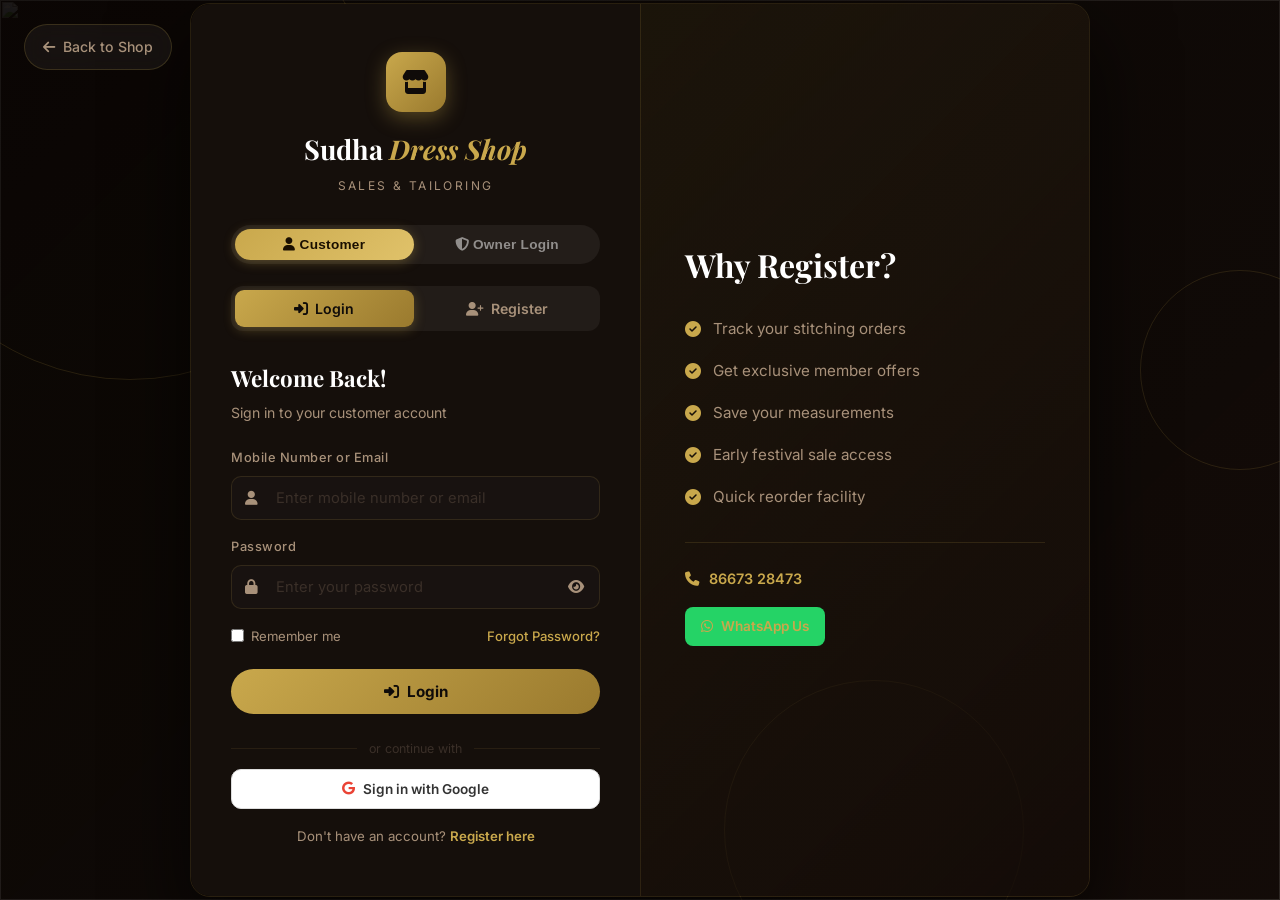
==== login.html @ 92f23620 "Add files via upload" ====
<!DOCTYPE html>
<html lang="en">

<head>
  <meta charset="UTF-8" />
  <meta name="viewport" content="width=device-width, initial-scale=1.0" />
  <title>Login – Sudha Dress Shop</title>
  <meta name="description" content="Login or Register to your Sudha Dress Shop account." />
  <link rel="preconnect" href="https://fonts.googleapis.com" />
  <link rel="preconnect" href="https://fonts.gstatic.com" crossorigin />
  <link
    href="https://fonts.googleapis.com/css2?family=Playfair+Display:ital,wght@0,400;0,600;0,700;1,400&family=Inter:wght@300;400;500;600;700&display=swap"
    rel="stylesheet" />
  <link rel="stylesheet" href="https://cdnjs.cloudflare.com/ajax/libs/font-awesome/6.5.0/css/all.min.css" />
  <link rel="stylesheet" href="style.css" />
  <link rel="stylesheet" href="login.css" />
  <style>
    /* ── Forgot Password Modal ── */
    .forgot-modal-overlay {
      display: none;
      position: fixed;
      inset: 0;
      background: rgba(0, 0, 0, 0.7);
      z-index: 999;
      align-items: center;
      justify-content: center;
      backdrop-filter: blur(4px);
    }

    .forgot-modal-overlay.active {
      display: flex;
    }

    .forgot-modal {
      background: var(--card-bg, #1a1209);
      border: 1px solid rgba(201, 168, 76, 0.3);
      border-radius: 18px;
      padding: 2.5rem 2rem;
      width: 90%;
      max-width: 420px;
      animation: fadeInUp 0.3s ease;
    }

    .forgot-modal h3 {
      font-family: 'Playfair Display', serif;
      color: var(--gold, #c9a84c);
      margin-bottom: 0.4rem;
      font-size: 1.4rem;
    }

    .forgot-modal p {
      color: rgba(255, 255, 255, 0.6);
      font-size: 0.9rem;
      margin-bottom: 1.4rem;
    }

    .forgot-modal .input-wrap {
      position: relative;
    }

    .forgot-modal input {
      width: 100%;
      padding: 0.85rem 1rem 0.85rem 2.8rem;
      border-radius: 10px;
      border: 1px solid rgba(201, 168, 76, 0.25);
      background: rgba(255, 255, 255, 0.05);
      color: #fff;
      font-size: 0.95rem;
      outline: none;
      box-sizing: border-box;
    }

    .forgot-modal input:focus {
      border-color: var(--gold, #c9a84c);
    }

    .forgot-modal .input-icon {
      position: absolute;
      left: 0.9rem;
      top: 50%;
      transform: translateY(-50%);
      color: var(--gold, #c9a84c);
      font-size: 0.9rem;
    }

    .forgot-modal-btns {
      display: flex;
      gap: 0.8rem;
      margin-top: 1.2rem;
    }

    .forgot-modal-btns button {
      flex: 1;
      padding: 0.8rem;
      border-radius: 10px;
      font-size: 0.9rem;
      font-weight: 600;
      cursor: pointer;
      transition: all 0.2s;
    }

    .btn-send-reset {
      background: linear-gradient(135deg, #c9a84c, #e0c26a);
      color: #1a0f00;
      border: none;
    }

    .btn-send-reset:hover {
      transform: translateY(-2px);
      box-shadow: 0 4px 16px rgba(201, 168, 76, 0.4);
    }

    .btn-cancel-modal {
      background: transparent;
      border: 1px solid rgba(255, 255, 255, 0.2);
      color: rgba(255, 255, 255, 0.7);
    }

    .btn-cancel-modal:hover {
      border-color: rgba(255, 255, 255, 0.5);
    }

    /* ── Role toggle pill ── */
    .role-pill {
      display: flex;
      background: rgba(255, 255, 255, 0.06);
      border-radius: 50px;
      padding: 4px;
      margin-bottom: 1.4rem;
      gap: 4px;
    }

    .role-btn {
      flex: 1;
      padding: 0.5rem 1rem;
      border: none;
      border-radius: 50px;
      font-size: 0.85rem;
      font-weight: 600;
      cursor: pointer;
      transition: all 0.25s;
      background: transparent;
      color: rgba(255, 255, 255, 0.5);
      letter-spacing: 0.02em;
    }

    .role-btn.active {
      background: linear-gradient(135deg, #c9a84c, #e0c26a);
      color: #1a0f00;
      box-shadow: 0 2px 12px rgba(201, 168, 76, 0.35);
    }

    /* ── Admin badge ── */
    .admin-badge {
      display: inline-flex;
      align-items: center;
      gap: 0.4rem;
      background: rgba(201, 168, 76, 0.12);
      border: 1px solid rgba(201, 168, 76, 0.3);
      border-radius: 50px;
      padding: 0.3rem 0.8rem;
      font-size: 0.75rem;
      font-weight: 600;
      color: var(--gold, #c9a84c);
      letter-spacing: 0.05em;
      text-transform: uppercase;
      margin-bottom: 1rem;
    }

    /* ── WhatsApp fix ── */
    .wa-contact-link {
      display: inline-flex;
      align-items: center;
      gap: 0.5rem;
      background: #25D366;
      color: #fff;
      padding: 0.5rem 1rem;
      border-radius: 8px;
      font-size: 0.85rem;
      font-weight: 600;
      text-decoration: none;
      margin-top: 0.5rem;
      transition: background 0.2s;
    }

    .wa-contact-link:hover {
      background: #128c50;
    }

    /* Google btn style update */
    .btn-social.google {
      background: #fff;
      color: #333;
      border: 1px solid #ddd;
      font-weight: 600;
    }

    .btn-social.google:hover {
      background: #f0f0f0;
      transform: translateY(-2px);
    }

    .btn-social.google i {
      color: #EA4335;
    }

    /* Admin info box */
    .admin-info-box {
      background: rgba(201, 168, 76, 0.08);
      border: 1px solid rgba(201, 168, 76, 0.2);
      border-radius: 10px;
      padding: 0.9rem 1rem;
      margin-bottom: 1rem;
      font-size: 0.82rem;
      color: rgba(255, 255, 255, 0.65);
      line-height: 1.6;
    }

    .admin-info-box i {
      color: var(--gold, #c9a84c);
      margin-right: 0.4rem;
    }

    /* Reset msg */
    .reset-msg {
      font-size: 0.82rem;
      margin-top: 0.6rem;
      padding: 0.6rem 0.8rem;
      border-radius: 8px;
      display: none;
    }

    .reset-msg.ok {
      background: rgba(34, 197, 94, 0.1);
      color: #4ade80;
      border: 1px solid rgba(34, 197, 94, 0.2);
      display: block;
    }

    .reset-msg.err {
      background: rgba(239, 68, 68, 0.1);
      color: #f87171;
      border: 1px solid rgba(239, 68, 68, 0.2);
      display: block;
    }
  </style>
</head>

<body class="login-body">

  <!-- ── Forgot Password Modal ── -->
  <div class="forgot-modal-overlay" id="forgot-modal-overlay">
    <div class="forgot-modal">
      <!-- Step 1: Mobile -->
      <div id="forgot-step-1">
        <h3><i class="fas fa-mobile-alt"></i> Reset Password</h3>
        <p>Enter your registered mobile number to receive an OTP.</p>
        <div class="input-wrap">
          <i class="fas fa-phone input-icon"></i>
          <input type="tel" id="forgot-mobile" placeholder="Enter mobile number" required />
        </div>
        <div class="reset-msg" id="reset-msg-step1"></div>
        <div class="forgot-modal-btns">
          <button class="btn-cancel-modal" onclick="closeForgotModal()">Cancel</button>
          <button class="btn-send-reset" id="btn-send-otp" onclick="sendOTPRequest()">
            <i class="fas fa-paper-plane"></i> Send OTP
          </button>
        </div>
      </div>

      <!-- Step 2: OTP Entry -->
      <div id="forgot-step-2" style="display: none;">
        <h3><i class="fas fa-shield-alt"></i> Verify OTP</h3>
        <p>Enter the 6-digit OTP sent to your mobile.</p>
        <div class="input-wrap">
          <i class="fas fa-lock input-icon"></i>
          <input type="text" id="forgot-otp" placeholder="Enter 6-digit OTP" maxlength="6" />
        </div>
        <div class="reset-msg" id="reset-msg-step2"></div>
        <div class="forgot-modal-btns">
          <button class="btn-cancel-modal" onclick="switchForgotStep(1)">Back</button>
          <button class="btn-send-reset" id="btn-verify-otp" onclick="verifyOTPRequest()">
            <i class="fas fa-check-circle"></i> Verify OTP
          </button>
        </div>
      </div>

      <!-- Step 3: New Password -->
      <div id="forgot-step-3" style="display: none;">
        <h3><i class="fas fa-key"></i> New Password</h3>
        <p>Set a strong password for your account.</p>
        <div class="input-wrap" style="margin-bottom: 0.8rem;">
          <i class="fas fa-lock input-icon"></i>
          <input type="password" id="forgot-new-pass" placeholder="Enter new password" />
        </div>
        <div class="input-wrap">
          <i class="fas fa-lock input-icon"></i>
          <input type="password" id="forgot-confirm-pass" placeholder="Confirm new password" />
        </div>
        <div class="reset-msg" id="reset-msg-step3"></div>
        <div class="forgot-modal-btns">
          <button class="btn-send-reset" id="btn-reset-final" onclick="resetPasswordFinal()">
            <i class="fas fa-save"></i> Change Password
          </button>
        </div>
      </div>
    </div>
  </div>


  <!-- ── Google Profile Competition Modal ── -->
  <div class="forgot-modal-overlay" id="google-profile-modal">
    <div class="forgot-modal">
      <h3><i class="fab fa-whatsapp"></i> Complete Your Profile</h3>
      <p>Please provide your WhatsApp number so you can track your current and future orders.</p>
      <div class="input-wrap">
        <i class="fas fa-mobile-alt input-icon"></i>
        <input type="tel" id="google-phone" placeholder="e.g. 919876543210" required />
      </div>
      <div class="forgot-modal-btns">
        <button class="btn-send-reset" onclick="saveGooglePhoneNumber()">
          <i class="fas fa-check"></i> Continue to Shop
        </button>
      </div>
    </div>
  </div>

  <!-- ── Background ── -->
  <div class="login-bg">
    <img src="sudha_hero.png" alt="" class="login-bg-img" />
    <div class="login-bg-overlay"></div>
    <div class="deco-circle deco-1"></div>
    <div class="deco-circle deco-2"></div>
    <div class="deco-circle deco-3"></div>
  </div>

  <!-- ── Back to Home ── -->
  <a href="index.html" class="back-home" id="back-home-link">
    <i class="fas fa-arrow-left"></i> Back to Shop
  </a>

  <!-- ── Login Card ── -->
  <div class="login-wrapper">
    <div class="login-card" id="login-card">

      <!-- Header -->
      <div class="login-header">
        <div class="login-logo" id="login-logo-click" title="Click 5 times for Owner Login">
          <i class="fas fa-store"></i>
        </div>
        <h1 class="login-brand">Sudha <em>Dress Shop</em></h1>
        <p class="login-tagline">Sales &amp; Tailoring</p>
      </div>

      <!-- Role Selector (Customer / Owner) -->
      <div class="role-pill" id="role-pill">
        <button class="role-btn active" id="role-customer" onclick="switchRole('customer')">
          <i class="fas fa-user"></i> Customer
        </button>
        <button class="role-btn" id="role-admin" onclick="switchRole('admin')">
          <i class="fas fa-shield-alt"></i> Owner Login
        </button>
      </div>

      <!-- ══ CUSTOMER SECTION ══ -->
      <div id="customer-section">
        <!-- Tabs: Login / Register -->
        <div class="auth-tabs" id="auth-tabs">
          <button class="auth-tab active" id="tab-login" onclick="switchTab('login')">
            <i class="fas fa-sign-in-alt"></i> Login
          </button>
          <button class="auth-tab" id="tab-register" onclick="switchTab('register')">
            <i class="fas fa-user-plus"></i> Register
          </button>
        </div>

        <!-- Customer Login Form -->
        <form class="auth-form active" id="login-form" onsubmit="handleCustomerLogin(event)">
          <h2 class="form-title">Welcome Back!</h2>
          <p class="form-sub">Sign in to your customer account</p>

          <div class="input-group">
            <label for="login-phone">Mobile Number or Email</label>
            <div class="input-wrap">
              <i class="fas fa-user input-icon"></i>
              <input type="text" id="login-phone" placeholder="Enter mobile number or email" autocomplete="username"
                style="color:#fff;" required />
            </div>
          </div>

          <div class="input-group">
            <label for="login-password">Password</label>
            <div class="input-wrap">
              <i class="fas fa-lock input-icon"></i>
              <input type="password" id="login-password" placeholder="Enter your password"
                autocomplete="current-password" style="color:#fff;" required />
              <button type="button" class="toggle-pass" onclick="togglePassword('login-password', this)">
                <i class="fas fa-eye"></i>
              </button>
            </div>
          </div>

          <div class="form-options">
            <label class="remember-me">
              <input type="checkbox" id="remember-me" />
              <span>Remember me</span>
            </label>
            <a href="#" class="forgot-pass" id="forgot-pass-link" onclick="openForgotModal(event)">Forgot Password?</a>
          </div>

          <button type="submit" class="btn-auth" id="btn-login-submit">
            <i class="fas fa-sign-in-alt"></i> Login
          </button>

          <div class="auth-error" id="login-error"></div>
          <div class="auth-success" id="login-success"></div>

          <div class="auth-divider"><span>or continue with</span></div>
          <div class="social-auth">
            <button type="button" class="btn-social google" id="btn-google-login" onclick="handleGoogleLogin()">
              <i class="fab fa-google"></i> Sign in with Google
            </button>
          </div>

          <p class="switch-prompt">
            Don't have an account?
            <a href="#" onclick="switchTab('register')">Register here</a>
          </p>
        </form>

        <!-- Customer Register Form -->
        <form class="auth-form" id="register-form" onsubmit="handleCustomerRegister(event)">
          <h2 class="form-title">Create Account</h2>
          <p class="form-sub">Join Sudha Dress Shop today</p>

          <div class="input-group">
            <label for="reg-name">Full Name</label>
            <div class="input-wrap">
              <i class="fas fa-user input-icon"></i>
              <input type="text" id="reg-name" placeholder="Enter your full name" required />
            </div>
          </div>

          <div class="input-group">
            <label for="reg-phone">Mobile Number</label>
            <div class="input-wrap">
              <i class="fas fa-mobile-alt input-icon"></i>
              <input type="tel" id="reg-phone" placeholder="Enter your mobile number" required />
            </div>
          </div>

          <div class="input-group">
            <label for="reg-email">Email Address <span class="optional">(for password reset)</span></label>
            <div class="input-wrap">
              <i class="fas fa-envelope input-icon"></i>
              <input type="email" id="reg-email" placeholder="Enter your email" />
            </div>
          </div>

          <div class="input-group">
            <label for="reg-password">Create Password</label>
            <div class="input-wrap">
              <i class="fas fa-lock input-icon"></i>
              <input type="password" id="reg-password" placeholder="Min. 6 characters" required />
              <button type="button" class="toggle-pass" onclick="togglePassword('reg-password', this)">
                <i class="fas fa-eye"></i>
              </button>
            </div>
          </div>

          <div class="input-group">
            <label for="reg-confirm">Confirm Password</label>
            <div class="input-wrap">
              <i class="fas fa-lock input-icon"></i>
              <input type="password" id="reg-confirm" placeholder="Re-enter your password" required />
            </div>
          </div>

          <div class="terms-check">
            <label>
              <input type="checkbox" id="agree-terms" required />
              <span>I agree to the <a href="#">Terms &amp; Conditions</a></span>
            </label>
          </div>

          <button type="submit" class="btn-auth" id="btn-register-submit">
            <i class="fas fa-user-plus"></i> Create Account
          </button>

          <div class="auth-error" id="register-error"></div>
          <div class="auth-success" id="register-success"></div>

          <p class="switch-prompt">
            Already have an account?
            <a href="#" onclick="switchTab('login')">Login here</a>
          </p>
        </form>
      </div>

      <!-- ══ ADMIN / OWNER SECTION ══ -->
      <div id="admin-section" style="display:none;">
        <div class="admin-badge"><i class="fas fa-shield-alt"></i> Shop Owner Access</div>

        <div class="admin-info-box">
          <i class="fas fa-info-circle"></i>
          Only the shop owner can log in here. After login you can upload product images, change offers, prices, and
          website content — all updates sync to every device automatically.
        </div>

        <form id="admin-login-form" onsubmit="handleAdminLogin(event)">
          <h2 class="form-title">Owner Login</h2>
          <p class="form-sub">Enter your admin credentials</p>

          <div class="input-group">
            <label for="admin-email">Owner Email</label>
            <div class="input-wrap">
              <i class="fas fa-envelope input-icon"></i>
              <input type="email" id="admin-email" placeholder="admin@sudhashop.com" required />
            </div>
          </div>

          <div class="input-group">
            <label for="admin-password">Owner Password</label>
            <div class="input-wrap">
              <i class="fas fa-lock input-icon"></i>
              <input type="password" id="admin-password" placeholder="Enter admin password" required />
              <button type="button" class="toggle-pass" onclick="togglePassword('admin-password', this)">
                <i class="fas fa-eye"></i>
              </button>
            </div>
          </div>

          <div class="form-options">
            <span></span>
            <a href="#" class="forgot-pass" onclick="openForgotModal(event)">Forgot Password?</a>
          </div>

          <button type="submit" class="btn-auth" id="btn-admin-submit">
            <i class="fas fa-shield-alt"></i> Access Admin Panel
          </button>

          <div class="auth-divider"><span>or access via</span></div>
          <div class="social-auth">
            <button type="button" class="btn-social google" id="btn-google-admin" onclick="handleGoogleLogin('admin')">
              <i class="fab fa-google"></i> Owner Sign-in with Google
            </button>
          </div>

          <div class="auth-error" id="admin-error"></div>
          <div class="auth-success" id="admin-success"></div>
        </form>
      </div>

    </div><!-- /.login-card -->

    <!-- Side info panel -->
    <div class="login-side-info">
      <h2>Why Register?</h2>
      <ul class="login-benefits">
        <li><i class="fas fa-check-circle"></i> Track your stitching orders</li>
        <li><i class="fas fa-check-circle"></i> Get exclusive member offers</li>
        <li><i class="fas fa-check-circle"></i> Save your measurements</li>
        <li><i class="fas fa-check-circle"></i> Early festival sale access</li>
        <li><i class="fas fa-check-circle"></i> Quick reorder facility</li>
      </ul>
      <div class="login-contact-info">
        <p><i class="fas fa-phone"></i> <a href="tel:+918667328473">86673 28473</a></p>
        <!-- WhatsApp — opens directly on all devices -->
        <p>
          <a href="https://wa.me/919442261828?text=Hello%20Sudha%20Dress%20Shop!" class="wa-contact-link"
            target="_blank" rel="noopener noreferrer">
            <i class="fab fa-whatsapp"></i> WhatsApp Us
          </a>
        </p>
      </div>
    </div>

  </div><!-- /.login-wrapper -->

  <!-- Firebase SDK (compat) -->
  <script src="https://www.gstatic.com/firebasejs/10.8.0/firebase-app-compat.js"></script>
  <script src="https://www.gstatic.com/firebasejs/10.8.0/firebase-auth-compat.js"></script>
  <script src="https://www.gstatic.com/firebasejs/10.8.0/firebase-database-compat.js"></script>

  <!-- EmailJS SDK — for automatic password reset emails (free) -->
  <script src="https://cdn.jsdelivr.net/npm/@emailjs/browser@4/dist/email.min.js"></script>
  <script src="firebase-config.js"></script>
  <script src="login.js"></script>
</body>

</html>
---- style.css ----
/* ============================
   SUDHA DRESS SHOP — MAIN CSS
   ============================ */

:root {
  --gold: #c9a84c;
  --gold-light: #e8c97a;
  --gold-dark: #9a7a2e;
  --red: #c0392b;
  --red-light: #e74c3c;
  --dark: #0f0b09;
  --dark-2: #181210;
  --dark-3: #221c18;
  --dark-4: #2c2420;
  --charcoal: #3a2f28;
  --text: #f0e8de;
  --text-muted: #a8917a;

  --white: #ffffff;
  --font-heading: 'Playfair Display', serif;
  --font-body: 'Inter', sans-serif;
  --radius: 12px;
  --radius-lg: 20px;
  --shadow: 0 10px 40px rgba(0, 0, 0, 0.5);
  --glow-gold: 0 0 30px rgba(201, 168, 76, 0.2);
  --glow-red: 0 0 30px rgba(192, 57, 43, 0.2);
  --transition: 0.35s cubic-bezier(0.4, 0, 0.2, 1);
}

*,
*::before,
*::after {
  box-sizing: border-box;
  margin: 0;
  padding: 0;
}

html {
  scroll-behavior: smooth;
}

body {
  font-family: var(--font-body);
  background: var(--dark);
  color: var(--text);
  line-height: 1.7;
  overflow-x: hidden;
}

img {
  max-width: 100%;
  display: block;
}

a {
  text-decoration: none;
  color: inherit;
}

ul {
  list-style: none;
}

.container {
  max-width: 1200px;
  margin: 0 auto;
  padding: 0 24px;
}

.section {
  padding: 100px 0;
}

/* ── Reveal ── */
.reveal {
  opacity: 0;
  transform: translateY(40px);
  transition: opacity 0.7s ease, transform 0.7s ease;
}

.reveal.visible {
  opacity: 1;
  transform: translateY(0);
}

.delay-1 {
  transition-delay: 0.12s;
}

.delay-2 {
  transition-delay: 0.24s;
}

.delay-3 {
  transition-delay: 0.36s;
}

/* ── Typography ── */
.section-label {
  font-size: 0.78rem;
  font-weight: 600;
  letter-spacing: 0.28em;
  text-transform: uppercase;
  color: var(--gold);
  margin-bottom: 10px;
  display: block;
}

.section-title {
  font-family: var(--font-heading);
  font-size: clamp(2rem, 4vw, 3rem);
  font-weight: 700;
  color: var(--white);
  line-height: 1.2;
  margin-bottom: 14px;
}

.section-title em {
  color: var(--gold);
  font-style: italic;
}

.section-sub {
  color: var(--text-muted);
  font-size: 1rem;
  max-width: 560px;
}

.section-header {
  text-align: center;
  margin-bottom: 64px;
}

.section-header .section-sub {
  margin: 0 auto;
}

/* ── Buttons ── */
.btn-primary {
  display: inline-flex;
  align-items: center;
  gap: 8px;
  background: linear-gradient(135deg, var(--gold), var(--gold-dark));
  color: var(--dark);
  font-weight: 700;
  font-size: 0.95rem;
  padding: 14px 30px;
  border-radius: 50px;
  transition: var(--transition);
  box-shadow: 0 4px 20px rgba(201, 168, 76, 0.3);
}

.btn-primary:hover {
  transform: translateY(-2px);
  box-shadow: 0 8px 30px rgba(201, 168, 76, 0.5);
}

.btn-outline {
  display: inline-flex;
  align-items: center;
  gap: 8px;
  border: 2px solid var(--gold);
  color: var(--gold);
  font-weight: 600;
  font-size: 0.95rem;
  padding: 12px 28px;
  border-radius: 50px;
  transition: var(--transition);
}

.btn-outline:hover {
  background: rgba(201, 168, 76, 0.1);
  transform: translateY(-2px);
}

/* ── ANNOUNCEMENT BAR ── */
.announcement-bar {
  background: linear-gradient(90deg, var(--red), #8b1a12);
  color: white;
  text-align: center;
  padding: 10px 48px;
  font-size: 0.85rem;
  font-weight: 500;
  position: relative;
  z-index: 1001;
}

.announcement-bar button {
  position: absolute;
  right: 16px;
  top: 50%;
  transform: translateY(-50%);
  background: none;
  border: none;
  color: white;
  cursor: pointer;
  font-size: 1.1rem;
  opacity: 0.8;
}

/* ── NAVBAR ── */
.navbar {
  position: fixed;
  top: 0;
  left: 0;
  right: 0;
  z-index: 1000;
  padding: 16px 0;
  transition: var(--transition);
}

.navbar.scrolled {
  background: rgba(15, 11, 9, 0.96);
  backdrop-filter: blur(16px);
  border-bottom: 1px solid rgba(201, 168, 76, 0.15);
  padding: 10px 0;
  box-shadow: 0 4px 30px rgba(0, 0, 0, 0.5);
}

.nav-container {
  max-width: 1200px;
  margin: 0 auto;
  padding: 0 24px;
  display: flex;
  align-items: center;
  gap: 24px;
}

.nav-logo {
  display: flex;
  align-items: center;
  gap: 12px;
  flex-shrink: 0;
}

.logo-icon {
  width: 44px;
  height: 44px;
  border-radius: 10px;
  background: linear-gradient(135deg, var(--gold), var(--gold-dark));
  display: flex;
  align-items: center;
  justify-content: center;
  font-size: 1.1rem;
  color: var(--dark);
  flex-shrink: 0;
}

.logo-text {
  display: flex;
  flex-direction: column;
}

.logo-main {
  font-family: var(--font-heading);
  font-size: 1.2rem;
  font-weight: 700;
  color: var(--white);
  line-height: 1.2;
}

.logo-main em {
  color: var(--gold);
  font-style: italic;
}

.logo-tagline {
  font-size: 0.68rem;
  color: var(--text-muted);
  letter-spacing: 0.1em;
  text-transform: uppercase;
}

.nav-links {
  display: flex;
  gap: 4px;
  margin-left: auto;
}

.nav-links a {
  font-size: 0.85rem;
  font-weight: 500;
  color: var(--text-muted);
  padding: 8px 12px;
  border-radius: 8px;
  transition: var(--transition);
}

.nav-links a:hover {
  color: var(--gold);
  background: rgba(201, 168, 76, 0.08);
}

.nav-actions {
  display: flex;
  gap: 10px;
  flex-shrink: 0;
}

.btn-login {
  display: inline-flex;
  align-items: center;
  gap: 6px;
  border: 1.5px solid rgba(201, 168, 76, 0.4);
  color: var(--gold);
  font-size: 0.85rem;
  font-weight: 600;
  padding: 9px 18px;
  border-radius: 50px;
  transition: var(--transition);
}

.btn-login:hover {
  background: rgba(201, 168, 76, 0.1);
}

.btn-nav-call {
  display: inline-flex;
  align-items: center;
  gap: 6px;
  background: linear-gradient(135deg, var(--gold), var(--gold-dark));
  color: var(--dark);
  font-weight: 700;
  font-size: 0.85rem;
  padding: 9px 20px;
  border-radius: 50px;
  transition: var(--transition);
}

.btn-nav-call:hover {
  transform: scale(1.05);
  box-shadow: 0 4px 16px rgba(201, 168, 76, 0.4);
}

.hamburger {
  display: none;
  flex-direction: column;
  gap: 5px;
  background: none;
  border: none;
  cursor: pointer;
  padding: 4px;
  margin-left: auto;
}

.hamburger span {
  display: block;
  width: 26px;
  height: 2px;
  background: var(--gold);
  border-radius: 2px;
  transition: var(--transition);
}

/* ── HERO ── */
.hero {
  position: relative;
  min-height: 100vh;
  display: flex;
  align-items: center;
  justify-content: center;
  text-align: center;
  overflow: hidden;
}

.hero-bg {
  position: absolute;
  inset: 0;
  width: 100%;
  height: 100%;
  object-fit: cover;
  object-position: center;
}

.hero-overlay {
  position: absolute;
  inset: 0;
  background: linear-gradient(to bottom, rgba(15, 11, 9, 0.55) 0%, rgba(15, 11, 9, 0.80) 55%, rgba(15, 11, 9, 0.97) 100%);
}

.hero-content {
  position: relative;
  z-index: 2;
  max-width: 800px;
  padding: 0 24px;
}

.hero-brand-badge {
  font-size: 0.75rem;
  letter-spacing: 0.3em;
  text-transform: uppercase;
  color: var(--gold);
  margin-bottom: 20px;
  font-weight: 500;
}

.hero-shop-name {
  display: block;
  font-family: var(--font-heading);
  font-size: clamp(3rem, 7vw, 6rem);
  font-weight: 700;
  color: var(--white);
  line-height: 1;
}

.hero-shop-name em {
  color: var(--gold);
}

.hero-sub-title {
  display: block;
  font-family: var(--font-heading);
  font-style: italic;
  font-size: clamp(1.2rem, 2.5vw, 2rem);
  color: var(--text-muted);
  margin-top: 10px;
  margin-bottom: 20px;
}

.hero-desc {
  font-size: 1rem;
  color: var(--text-muted);
  margin-bottom: 38px;
  max-width: 560px;
  margin-left: auto;
  margin-right: auto;
}

.hero-btns {
  display: flex;
  gap: 14px;
  justify-content: center;
  flex-wrap: wrap;
  margin-bottom: 56px;
}

.hero-stats {
  display: flex;
  gap: 28px;
  justify-content: center;
  align-items: center;
  flex-wrap: wrap;
}

.stat {
  text-align: center;
}

.stat-num {
  display: block;
  font-family: var(--font-heading);
  font-size: 2rem;
  font-weight: 700;
  color: var(--gold);
}

.stat-label {
  display: block;
  font-size: 0.75rem;
  color: var(--text-muted);
  text-transform: uppercase;
  letter-spacing: 0.1em;
}

.stat-divider {
  width: 1px;
  height: 48px;
  background: rgba(201, 168, 76, 0.3);
}

.scroll-indicator {
  position: absolute;
  bottom: 28px;
  left: 50%;
  transform: translateX(-50%);
  color: var(--gold);
  font-size: 1.4rem;
  animation: bounce 2s infinite;
  z-index: 2;
}

@keyframes bounce {

  0%,
  100% {
    transform: translateX(-50%) translateY(0)
  }

  50% {
    transform: translateX(-50%) translateY(10px)
  }
}

/* ── ADVERT STRIP ── */
.advert-strip {
  background: linear-gradient(90deg, #1a0a08, #200e0c, #1a0a08);
  border-top: 1px solid rgba(201, 168, 76, 0.2);
  border-bottom: 1px solid rgba(201, 168, 76, 0.2);
  overflow: hidden;
  padding: 14px 0;
}

.advert-scroll {
  display: flex;
  gap: 60px;
  white-space: nowrap;
  animation: scrollText 22s linear infinite;
  width: max-content;
}

.advert-scroll span {
  font-size: 0.88rem;
  font-weight: 500;
  color: var(--gold);
  letter-spacing: 0.05em;
}

@keyframes scrollText {
  from {
    transform: translateX(0)
  }

  to {
    transform: translateX(-50%)
  }
}

/* ── ABOUT ── */
.about {
  background: var(--dark-2);
}

.about-grid {
  display: grid;
  grid-template-columns: 1fr 1fr;
  gap: 70px;
  align-items: center;
}

.about-img-wrap {
  position: relative;
}

.about-img {
  width: 100%;
  height: 520px;
  object-fit: cover;
  border-radius: var(--radius-lg);
  border: 2px solid rgba(201, 168, 76, 0.15);
}

.about-badge {
  position: absolute;
  bottom: -20px;
  right: -20px;
  background: linear-gradient(135deg, var(--gold), var(--gold-dark));
  color: var(--dark);
  padding: 18px 22px;
  border-radius: var(--radius);
  display: flex;
  align-items: center;
  gap: 14px;
  box-shadow: 0 8px 30px rgba(201, 168, 76, 0.4);
}

.about-badge i {
  font-size: 2rem;
}

.about-badge strong {
  display: block;
  font-size: 1.1rem;
}

.about-badge span {
  font-size: 0.82rem;
}

.about-desc {
  color: var(--text-muted);
  margin-bottom: 14px;
}

.about-highlights {
  display: flex;
  flex-direction: column;
  gap: 10px;
  margin: 22px 0 28px;
}

.highlight-item {
  display: flex;
  align-items: center;
  gap: 10px;
  font-size: 0.93rem;
}

.highlight-item i {
  color: var(--gold);
}

.about-contact-quick {
  display: flex;
  gap: 12px;
  flex-wrap: wrap;
}

.quick-call {
  display: inline-flex;
  align-items: center;
  gap: 8px;
  background: linear-gradient(135deg, var(--gold), var(--gold-dark));
  color: var(--dark);
  font-weight: 700;
  padding: 12px 24px;
  border-radius: 50px;
  transition: var(--transition);
}

.quick-call:hover {
  transform: scale(1.05);
}

.quick-wa {
  display: inline-flex;
  align-items: center;
  gap: 8px;
  background: #25D366;
  color: white;
  font-weight: 700;
  padding: 12px 24px;
  border-radius: 50px;
  transition: var(--transition);
}

.quick-wa:hover {
  transform: scale(1.05);
}

/* ── COLLECTIONS ── */
.collections {
  background: var(--dark);
}

.collections-grid {
  display: grid;
  grid-template-columns: repeat(3, 1fr);
  gap: 24px;
  margin-bottom: 40px;
}

.collection-card {
  background: var(--dark-3);
  border: 1px solid rgba(201, 168, 76, 0.1);
  border-radius: var(--radius-lg);
  overflow: hidden;
  transition: var(--transition);
}

.collection-card:hover {
  transform: translateY(-8px);
  border-color: rgba(201, 168, 76, 0.3);
  box-shadow: var(--glow-gold);
}

.collection-img {
  position: relative;
  height: 220px;
  overflow: hidden;
}

.collection-img img {
  width: 100%;
  height: 100%;
  object-fit: cover;
  transition: transform 0.5s ease;
}

.collection-card:hover .collection-img img {
  transform: scale(1.08);
}

.collection-overlay {
  position: absolute;
  inset: 0;
  background: linear-gradient(to bottom, transparent 30%, rgba(0, 0, 0, 0.75) 100%);
  display: flex;
  align-items: flex-end;
  padding: 16px;
  opacity: 0;
  transition: var(--transition);
}

.collection-card:hover .collection-overlay {
  opacity: 1;
}

.collection-overlay span {
  background: rgba(201, 168, 76, 0.9);
  color: var(--dark);
  font-weight: 700;
  font-size: 0.82rem;
  padding: 5px 14px;
  border-radius: 20px;
}

.collection-overlay.best-seller {
  opacity: 1;
}

.collection-overlay.best-seller span {
  background: var(--red);
  color: white;
}

.collection-overlay.new-arrival {
  opacity: 1;
}

.collection-overlay.new-arrival span {
  background: #1a8c45;
  color: white;
}

.collection-info {
  padding: 22px;
}

.collection-info h3 {
  font-family: var(--font-heading);
  font-size: 1.15rem;
  color: var(--white);
  margin-bottom: 8px;
}

.collection-info p {
  color: var(--text-muted);
  font-size: 0.88rem;
  margin-bottom: 12px;
}

.collection-price {
  font-size: 0.9rem;
  color: var(--text-muted);
}

.collection-price strong {
  color: var(--gold);
  font-size: 1rem;
}

.collections-cta {
  text-align: center;
}

/* ── OFFERS ── */
.offers {
  background: var(--dark-2);
}

.offers-grid {
  display: grid;
  grid-template-columns: repeat(4, 1fr);
  gap: 20px;
}

.offer-card {
  background: var(--dark-3);
  border: 1px solid rgba(201, 168, 76, 0.12);
  border-radius: var(--radius-lg);
  padding: 32px 24px;
  text-align: center;
  position: relative;
  overflow: hidden;
  transition: var(--transition);
}

.offer-card:hover {
  transform: translateY(-6px);
  border-color: rgba(201, 168, 76, 0.35);
  box-shadow: var(--glow-gold);
}

.offer-card.offer-hot {
  border-color: rgba(192, 57, 43, 0.25);
}

.offer-card.offer-hot:hover {
  border-color: var(--red);
  box-shadow: var(--glow-red);
}

.offer-card.offer-festival {
  border-color: rgba(201, 168, 76, 0.3);
}

.offer-ribbon {
  position: absolute;
  top: 16px;
  right: -28px;
  background: var(--red);
  color: white;
  font-size: 0.7rem;
  font-weight: 700;
  letter-spacing: 0.1em;
  text-transform: uppercase;
  padding: 4px 40px;
  transform: rotate(45deg);
}

.offer-icon {
  font-size: 2.4rem;
  color: var(--gold);
  margin-bottom: 16px;
  display: block;
}

.offer-card h3 {
  font-family: var(--font-heading);
  font-size: 1.15rem;
  color: var(--white);
  margin-bottom: 12px;
}

.offer-desc {
  color: var(--text-muted);
  font-size: 0.88rem;
  line-height: 1.7;
  margin-bottom: 16px;
}

.offer-badge {
  display: inline-block;
  background: rgba(201, 168, 76, 0.1);
  border: 1px solid rgba(201, 168, 76, 0.3);
  color: var(--gold);
  font-size: 0.72rem;
  font-weight: 600;
  letter-spacing: 0.12em;
  text-transform: uppercase;
  padding: 4px 12px;
  border-radius: 20px;
}

/* ── TAILORING ── */
.tailoring {
  background: var(--dark);
}

.tailoring-grid {
  display: grid;
  grid-template-columns: repeat(3, 1fr);
  gap: 24px;
}

.tailor-card {
  background: var(--dark-3);
  border: 1px solid rgba(201, 168, 76, 0.1);
  border-radius: var(--radius-lg);
  padding: 34px 26px;
  transition: var(--transition);
}

.tailor-card:hover {
  transform: translateY(-8px);
  border-color: rgba(201, 168, 76, 0.3);
  box-shadow: var(--glow-gold);
}

.tailor-icon {
  width: 58px;
  height: 58px;
  border-radius: 14px;
  background: rgba(201, 168, 76, 0.1);
  display: flex;
  align-items: center;
  justify-content: center;
  font-size: 1.5rem;
  color: var(--gold);
  margin-bottom: 20px;
  transition: var(--transition);
}

.tailor-card:hover .tailor-icon {
  background: rgba(201, 168, 76, 0.2);
  transform: scale(1.1);
}

.tailor-card h3 {
  font-family: var(--font-heading);
  font-size: 1.15rem;
  color: var(--white);
  margin-bottom: 10px;
}

.tailor-card p {
  color: var(--text-muted);
  font-size: 0.9rem;
}

/* ── PRICING ── */
.pricing {
  background: var(--dark-2);
}

.pricing-wrap {
  display: grid;
  grid-template-columns: 1.6fr 1fr;
  gap: 40px;
  align-items: start;
}

.pricing-table {
  background: var(--dark-3);
  border: 1px solid rgba(201, 168, 76, 0.12);
  border-radius: var(--radius-lg);
  overflow: hidden;
}

.pricing-table table {
  width: 100%;
  border-collapse: collapse;
}

.pricing-table thead tr {
  background: linear-gradient(90deg, rgba(201, 168, 76, 0.15), rgba(201, 168, 76, 0.05));
  border-bottom: 1px solid rgba(201, 168, 76, 0.2);
}

.pricing-table th {
  text-align: left;
  padding: 16px 20px;
  font-size: 0.82rem;
  font-weight: 600;
  color: var(--gold);
  letter-spacing: 0.1em;
  text-transform: uppercase;
}

.pricing-table td {
  padding: 14px 20px;
  font-size: 0.9rem;
  color: var(--text-muted);
  border-bottom: 1px solid rgba(255, 255, 255, 0.04);
}

.pricing-table td:first-child {
  color: var(--text);
}

.pricing-table td i {
  color: var(--gold);
  margin-right: 8px;
  font-size: 0.65rem;
}

.pricing-table td:nth-child(2) {
  color: var(--gold);
  font-weight: 600;
}

.pricing-table .highlight-row td {
  background: rgba(201, 168, 76, 0.03);
}

.table-note {
  padding: 14px 20px;
  font-size: 0.82rem;
  color: var(--text-muted);
  font-style: italic;
}

.table-note a {
  color: var(--gold);
}

.cta-box {
  background: var(--dark-3);
  border: 1px solid rgba(201, 168, 76, 0.2);
  border-radius: var(--radius-lg);
  padding: 36px 28px;
  text-align: center;
  position: sticky;
  top: 100px;
}

.cta-icon {
  font-size: 2.5rem;
  color: var(--gold);
  margin-bottom: 16px;
}

.cta-box h3 {
  font-family: var(--font-heading);
  font-size: 1.4rem;
  color: var(--white);
  margin-bottom: 12px;
}

.cta-box p {
  color: var(--text-muted);
  font-size: 0.9rem;
  margin-bottom: 24px;
}

.cta-btn {
  width: 100%;
  justify-content: center;
  margin-bottom: 12px;
}

.btn-wa-cta {
  display: flex;
  align-items: center;
  justify-content: center;
  gap: 8px;
  background: #25D366;
  color: white;
  font-weight: 700;
  padding: 13px 20px;
  border-radius: 50px;
  transition: var(--transition);
  font-size: 0.9rem;
}

.btn-wa-cta:hover {
  transform: scale(1.04);
}

/* ── CONTACT ── */
.contact {
  background: var(--dark);
}

.contact-grid {
  display: grid;
  grid-template-columns: 1fr 1.3fr;
  gap: 60px;
  align-items: start;
}

.cinfo-card {
  display: flex;
  align-items: flex-start;
  gap: 16px;
  background: var(--dark-3);
  border: 1px solid rgba(201, 168, 76, 0.1);
  border-radius: var(--radius);
  padding: 18px 22px;
  margin-bottom: 14px;
  transition: var(--transition);
}

.cinfo-card:hover {
  border-color: rgba(201, 168, 76, 0.3);
  transform: translateX(6px);
}

.cinfo-icon {
  width: 44px;
  height: 44px;
  border-radius: 10px;
  background: rgba(201, 168, 76, 0.1);
  display: flex;
  align-items: center;
  justify-content: center;
  color: var(--gold);
  font-size: 1.1rem;
  flex-shrink: 0;
}

.cinfo-icon.wa {
  background: rgba(37, 211, 102, 0.1);
  color: #25D366;
}

.cinfo-detail h4 {
  font-size: 0.88rem;
  font-weight: 600;
  color: var(--white);
  margin-bottom: 4px;
}

.cinfo-detail a {
  color: var(--gold);
  font-weight: 600;
  font-size: 1rem;
}

.cinfo-detail p {
  color: var(--text-muted);
  font-size: 0.85rem;
}

.contact-actions {
  display: flex;
  gap: 12px;
  margin-top: 22px;
}

.btn-whatsapp {
  display: inline-flex;
  align-items: center;
  gap: 8px;
  background: #25D366;
  color: white;
  font-weight: 700;
  padding: 13px 22px;
  border-radius: 50px;
  font-size: 0.88rem;
  transition: var(--transition);
}

.btn-whatsapp:hover {
  transform: scale(1.05);
  box-shadow: 0 6px 20px rgba(37, 211, 102, 0.35);
}

.btn-call {
  display: inline-flex;
  align-items: center;
  gap: 8px;
  background: var(--gold);
  color: var(--dark);
  font-weight: 700;
  padding: 13px 22px;
  border-radius: 50px;
  font-size: 0.88rem;
  transition: var(--transition);
}

.btn-call:hover {
  transform: scale(1.05);
}

.contact-form-wrap {
  background: var(--dark-3);
  border: 1px solid rgba(201, 168, 76, 0.12);
  border-radius: var(--radius-lg);
  padding: 38px 34px;
}

.contact-form h3 {
  font-family: var(--font-heading);
  font-size: 1.5rem;
  color: var(--white);
  margin-bottom: 26px;
}

.form-group {
  margin-bottom: 18px;
}

.form-group label {
  display: block;
  font-size: 0.83rem;
  font-weight: 500;
  color: var(--text-muted);
  margin-bottom: 7px;
}

.form-group input,
.form-group select,
.form-group textarea {
  width: 100%;
  background: var(--dark-2);
  border: 1px solid rgba(201, 168, 76, 0.15);
  border-radius: var(--radius);
  padding: 12px 16px;
  color: var(--text);
  font-family: var(--font-body);
  font-size: 0.93rem;
  transition: var(--transition);
  outline: none;
}

.form-group input:focus,
.form-group select:focus,
.form-group textarea:focus {
  border-color: var(--gold);
  box-shadow: 0 0 0 3px rgba(201, 168, 76, 0.1);
}

.form-group select {
  cursor: pointer;
}

.form-group textarea {
  resize: none;
}

.btn-submit {
  width: 100%;
  padding: 14px;
  background: linear-gradient(135deg, var(--gold), var(--gold-dark));
  color: var(--dark);
  font-weight: 700;
  font-size: 1rem;
  border: none;
  border-radius: 50px;
  cursor: pointer;
  display: flex;
  align-items: center;
  justify-content: center;
  gap: 8px;
  transition: var(--transition);
  font-family: var(--font-body);
}

.btn-submit:hover {
  transform: translateY(-2px);
  box-shadow: 0 8px 26px rgba(201, 168, 76, 0.4);
}

.form-success {
  display: none;
  margin-top: 14px;
  text-align: center;
  color: #4caf50;
  font-size: 0.9rem;
  font-weight: 600;
}

.form-success.show {
  display: flex;
  align-items: center;
  justify-content: center;
  gap: 8px;
}

/* ── FOOTER ── */
.footer {
  background: var(--dark-2);
  border-top: 1px solid rgba(201, 168, 76, 0.1);
  padding: 70px 0 0;
}

.footer-grid {
  display: grid;
  grid-template-columns: 1.5fr 1fr 1fr 1fr;
  gap: 44px;
  padding-bottom: 56px;
}

.footer-brand p {
  color: var(--text-muted);
  font-size: 0.88rem;
  margin: 16px 0 24px;
  line-height: 1.8;
}

.footer-socials {
  display: flex;
  gap: 10px;
}

.footer-socials a {
  width: 40px;
  height: 40px;
  border-radius: 10px;
  background: var(--dark-3);
  border: 1px solid rgba(201, 168, 76, 0.15);
  display: flex;
  align-items: center;
  justify-content: center;
  color: var(--text-muted);
  font-size: 1rem;
  transition: var(--transition);
}

.footer-socials a:hover {
  color: var(--gold);
  border-color: var(--gold);
  background: rgba(201, 168, 76, 0.1);
}

.footer-links h4,
.footer-services h4,
.footer-contact h4 {
  font-family: var(--font-heading);
  font-size: 1rem;
  color: var(--white);
  margin-bottom: 18px;
}

.footer-links ul {
  display: flex;
  flex-direction: column;
  gap: 9px;
}

.footer-links li a {
  color: var(--text-muted);
  font-size: 0.88rem;
  transition: var(--transition);
}

.footer-links li a:hover {
  color: var(--gold);
  padding-left: 4px;
}

.footer-services ul {
  display: flex;
  flex-direction: column;
  gap: 9px;
}

.footer-services li {
  color: var(--text-muted);
  font-size: 0.88rem;
}

.footer-contact p {
  display: flex;
  align-items: center;
  gap: 10px;
  color: var(--text-muted);
  font-size: 0.88rem;
  margin-bottom: 10px;
}

.footer-contact p i {
  color: var(--gold);
  width: 16px;
}

.footer-contact a {
  color: var(--gold);
}

.footer-bottom {
  border-top: 1px solid rgba(201, 168, 76, 0.08);
  padding: 22px 0;
  display: flex;
  justify-content: space-between;
  align-items: center;
  color: var(--text-muted);
  font-size: 0.8rem;
  flex-wrap: wrap;
  gap: 10px;
}

.footer-bottom i {
  color: var(--gold);
}

/* ── FAB ── */
.fab-whatsapp {
  position: fixed;
  bottom: 28px;
  right: 28px;
  width: 58px;
  height: 58px;
  background: #25D366;
  border-radius: 50%;
  display: flex;
  align-items: center;
  justify-content: center;
  font-size: 1.6rem;
  color: white;
  box-shadow: 0 6px 24px rgba(37, 211, 102, 0.45);
  z-index: 999;
  transition: var(--transition);
  animation: pulseWa 2.5s ease infinite;
}

.fab-whatsapp:hover {
  transform: scale(1.12);
}

@keyframes pulseWa {

  0%,
  100% {
    box-shadow: 0 6px 24px rgba(37, 211, 102, 0.45)
  }

  50% {
    box-shadow: 0 6px 40px rgba(37, 211, 102, 0.7)
  }
}

.scroll-top-btn {
  position: fixed;
  bottom: 100px;
  right: 28px;
  width: 44px;
  height: 44px;
  background: var(--dark-3);
  border: 1px solid rgba(201, 168, 76, 0.3);
  border-radius: 50%;
  display: flex;
  align-items: center;
  justify-content: center;
  color: var(--gold);
  font-size: 0.9rem;
  cursor: pointer;
  opacity: 0;
  visibility: hidden;
  transition: var(--transition);
  z-index: 998;
}

.scroll-top-btn.visible {
  opacity: 1;
  visibility: visible;
}

.scroll-top-btn:hover {
  background: var(--gold);
  color: var(--dark);
}

/* ── RESPONSIVE ── */
@media (max-width: 1024px) {
  .offers-grid {
    grid-template-columns: repeat(2, 1fr);
  }

  .footer-grid {
    grid-template-columns: 1fr 1fr;
  }

  .pricing-wrap {
    grid-template-columns: 1fr;
  }

  .cta-box {
    position: static;
  }
}

@media (max-width: 900px) {
  .collections-grid {
    grid-template-columns: repeat(2, 1fr);
  }

  .tailoring-grid {
    grid-template-columns: repeat(2, 1fr);
  }
}

@media (max-width: 768px) {

  .navbar .nav-links {
    display: none;
  }

  .nav-actions {
    margin-left: auto;
  }

  .nav-actions .btn-nav-call {
    display: none;
  }

  .nav-actions .btn-login {
    padding: 6px 12px;
    font-size: 0.75rem;
  }

  .hamburger {
    margin-left: 0;
    display: flex;
  }

  .nav-links.open {
    display: flex;
    flex-direction: column;
    position: absolute;
    top: 70px;
    left: 0;
    right: 0;
    background: rgba(15, 11, 9, 0.98);
    backdrop-filter: blur(16px);
    padding: 24px;
    gap: 4px;
    border-bottom: 1px solid rgba(201, 168, 76, 0.15);
  }

  .nav-links.open a {
    padding: 12px 16px;
    font-size: 1rem;
  }

  .about-grid {
    grid-template-columns: 1fr;
    gap: 50px;
  }

  .about-img {
    height: 300px;
  }

  .about-badge {
    right: 12px;
    bottom: -12px;
  }

  .collections-grid {
    grid-template-columns: 1fr;
  }

  .offers-grid {
    grid-template-columns: repeat(2, 1fr);
  }

  .tailoring-grid {
    grid-template-columns: 1fr;
  }

  .contact-grid {
    grid-template-columns: 1fr;
  }

  .footer-grid {
    grid-template-columns: 1fr;
  }
}

@media (max-width: 480px) {
  .section {
    padding: 70px 0;
  }

  .hero-btns {
    flex-direction: column;
    align-items: center;
  }

  .hero-stats {
    gap: 16px;
  }

  .offers-grid {
    grid-template-columns: 1fr;
  }

  .contact-actions {
    flex-direction: column;
  }

  .footer-bottom {
    flex-direction: column;
    text-align: center;
  }
}

/* ── MODAL GALLERY ── */
.modal {
  display: none;
  position: fixed;
  z-index: 2000;
  left: 0;
  top: 0;
  width: 100%;
  height: 100%;
  overflow: auto;
  background-color: rgba(15, 11, 9, 0.95);
  backdrop-filter: blur(8px);
  align-items: center;
  justify-content: center;
}

.modal-content {
  background: var(--dark-2);
  margin: auto;
  padding: 30px;
  border: 1px solid rgba(201, 168, 76, 0.2);
  border-radius: var(--radius-lg);
  width: 90%;
  max-width: 1000px;
  max-height: 90vh;
  overflow-y: auto;
  position: relative;
  box-shadow: 0 10px 40px rgba(0,0,0,0.8);
}

.close-modal {
  color: var(--text-muted);
  position: absolute;
  top: 20px;
  right: 30px;
  font-size: 35px;
  font-weight: bold;
  cursor: pointer;
  transition: var(--transition);
}

.close-modal:hover {
  color: var(--white);
}

.gallery-grid {
  display: grid;
  grid-template-columns: repeat(auto-fill, minmax(220px, 1fr));
  gap: 20px;
  margin-top: 10px;
}

.gallery-item {
  background: var(--dark-3);
  border-radius: var(--radius);
  overflow: hidden;
  border: 1px solid rgba(201, 168, 76, 0.1);
  transition: var(--transition);
}

.gallery-item:hover {
  border-color: rgba(201, 168, 76, 0.4);
  transform: translateY(-4px);
}

.gallery-item img {
  width: 100%;
  height: 250px;
  object-fit: cover;
  display: block;
}

.gallery-item-info {
  padding: 15px;
  text-align: center;
}

.gallery-item-info p {
  color: var(--white);
  font-size: 0.95rem;
  margin-bottom: 12px;
  font-weight: 500;
  white-space: nowrap;
  overflow: hidden;
  text-overflow: ellipsis;
}
---- login.css ----
/* ============================
   LOGIN PAGE CSS — Sudha Dress Shop
   ============================ */

body.login-body {
  min-height: 100vh;
  display: flex;
  align-items: center;
  justify-content: center;
  overflow-x: hidden;
}

/* ── Background ── */
.login-bg {
  position: fixed;
  inset: 0;
  z-index: 0;
}

.login-bg-img {
  width: 100%;
  height: 100%;
  object-fit: cover;
  object-position: center;
}

.login-bg-overlay {
  position: absolute;
  inset: 0;
  background: linear-gradient(135deg, rgba(10, 6, 4, 0.92) 0%, rgba(20, 12, 8, 0.85) 100%);
}

.deco-circle {
  position: absolute;
  border-radius: 50%;
  border: 1px solid rgba(201, 168, 76, 0.15);
  animation: rotateDeco 20s linear infinite;
}

.deco-1 {
  width: 500px;
  height: 500px;
  top: -120px;
  left: -120px;
}

.deco-2 {
  width: 300px;
  height: 300px;
  bottom: -80px;
  right: 20%;
  animation-direction: reverse;
  animation-duration: 14s;
}

.deco-3 {
  width: 200px;
  height: 200px;
  top: 30%;
  right: -60px;
  animation-duration: 25s;
}

@keyframes rotateDeco {
  from {
    transform: rotate(0deg);
  }

  to {
    transform: rotate(360deg);
  }
}

/* ── Back button ── */
.back-home {
  position: fixed;
  top: 24px;
  left: 24px;
  z-index: 100;
  display: inline-flex;
  align-items: center;
  gap: 8px;
  color: var(--text-muted);
  font-size: 0.88rem;
  font-weight: 500;
  background: rgba(255, 255, 255, 0.05);
  border: 1px solid rgba(201, 168, 76, 0.2);
  padding: 10px 18px;
  border-radius: 50px;
  backdrop-filter: blur(10px);
  transition: var(--transition);
}

.back-home:hover {
  color: var(--gold);
  border-color: var(--gold);
  background: rgba(201, 168, 76, 0.08);
}

/* ── Layout ── */
.login-wrapper {
  position: relative;
  z-index: 10;
  display: flex;
  gap: 0;
  max-width: 900px;
  width: 100%;
  margin: 0 24px;
  border-radius: var(--radius-lg);
  overflow: hidden;
  box-shadow: 0 30px 80px rgba(0, 0, 0, 0.7);
  border: 1px solid rgba(201, 168, 76, 0.15);
  min-height: 620px;
}

/* ── Login Card ── */
.login-card {
  flex: 0 0 50%;
  background: rgba(22, 16, 12, 0.98);
  backdrop-filter: blur(20px);
  padding: 48px 40px;
  display: flex;
  flex-direction: column;
  gap: 0;
}

/* ── Header ── */
.login-header {
  text-align: center;
  margin-bottom: 28px;
}

.login-logo {
  width: 60px;
  height: 60px;
  background: linear-gradient(135deg, var(--gold), var(--gold-dark));
  border-radius: 16px;
  display: flex;
  align-items: center;
  justify-content: center;
  font-size: 1.5rem;
  color: var(--dark);
  margin: 0 auto 14px;
  box-shadow: 0 6px 20px rgba(201, 168, 76, 0.35);
}

.login-brand {
  font-family: var(--font-heading);
  font-size: 1.7rem;
  font-weight: 700;
  color: var(--white);
  margin-bottom: 4px;
}

.login-brand em {
  color: var(--gold);
  font-style: italic;
}

.login-tagline {
  font-size: 0.75rem;
  letter-spacing: 0.2em;
  text-transform: uppercase;
  color: var(--text-muted);
}

/* ── Tabs ── */
.auth-tabs {
  display: flex;
  background: var(--dark-3);
  border-radius: 12px;
  padding: 4px;
  margin-bottom: 28px;
  gap: 4px;
}

.auth-tab {
  flex: 1;
  background: none;
  border: none;
  padding: 10px 16px;
  font-family: var(--font-body);
  font-size: 0.88rem;
  font-weight: 600;
  color: var(--text-muted);
  cursor: pointer;
  border-radius: 9px;
  transition: var(--transition);
  display: flex;
  align-items: center;
  justify-content: center;
  gap: 7px;
}

.auth-tab.active {
  background: linear-gradient(135deg, var(--gold), var(--gold-dark));
  color: var(--dark);
  box-shadow: 0 3px 12px rgba(201, 168, 76, 0.3);
}

.auth-tab:not(.active):hover {
  color: var(--gold);
  background: rgba(201, 168, 76, 0.06);
}

/* ── Forms ── */
.auth-form {
  display: none;
  flex-direction: column;
}

.auth-form.active {
  display: flex;
}

.form-title {
  font-family: var(--font-heading);
  font-size: 1.4rem;
  color: var(--white);
  margin-bottom: 4px;
}

.form-sub {
  color: var(--text-muted);
  font-size: 0.88rem;
  margin-bottom: 22px;
}

.input-group {
  margin-bottom: 16px;
}

.input-group label {
  display: block;
  font-size: 0.8rem;
  font-weight: 500;
  color: var(--text-muted);
  margin-bottom: 7px;
  letter-spacing: 0.04em;
}

.optional {
  color: rgba(168, 145, 122, 0.6);
  font-size: 0.75rem;
}

.input-wrap {
  position: relative;
  display: flex;
  align-items: center;
}

.input-icon {
  position: absolute;
  left: 14px;
  color: var(--text-muted);
  font-size: 0.9rem;
  pointer-events: none;
  z-index: 1;
}

.input-wrap input {
  width: 100%;
  background: var(--dark-2);
  border: 1px solid rgba(201, 168, 76, 0.15);
  border-radius: 10px;
  padding: 12px 44px;
  color: var(--text);
  font-family: var(--font-body);
  font-size: 0.92rem;
  outline: none;
  transition: var(--transition);
}

.input-wrap input:focus {
  border-color: var(--gold);
  box-shadow: 0 0 0 3px rgba(201, 168, 76, 0.1);
}

.input-wrap input::placeholder {
  color: var(--charcoal);
}

.toggle-pass {
  position: absolute;
  right: 12px;
  background: none;
  border: none;
  color: var(--text-muted);
  cursor: pointer;
  padding: 4px;
  font-size: 0.9rem;
  transition: var(--transition);
}

.toggle-pass:hover {
  color: var(--gold);
}

/* Form meta */
.form-options {
  display: flex;
  justify-content: space-between;
  align-items: center;
  margin-bottom: 22px;
  font-size: 0.82rem;
}

.remember-me {
  display: flex;
  align-items: center;
  gap: 7px;
  cursor: pointer;
  color: var(--text-muted);
}

.remember-me input[type="checkbox"] {
  accent-color: var(--gold);
  cursor: pointer;
}

.forgot-pass {
  color: var(--gold);
  font-weight: 500;
}

.forgot-pass:hover {
  text-decoration: underline;
}

.terms-check {
  margin-bottom: 18px;
  font-size: 0.83rem;
}

.terms-check label {
  display: flex;
  align-items: center;
  gap: 8px;
  color: var(--text-muted);
  cursor: pointer;
}

.terms-check input[type="checkbox"] {
  accent-color: var(--gold);
  cursor: pointer;
  flex-shrink: 0;
}

.terms-check a {
  color: var(--gold);
}

/* Submit button */
.btn-auth {
  width: 100%;
  padding: 13px;
  background: linear-gradient(135deg, var(--gold), var(--gold-dark));
  color: var(--dark);
  font-weight: 700;
  font-size: 0.95rem;
  border: none;
  border-radius: 50px;
  cursor: pointer;
  display: flex;
  align-items: center;
  justify-content: center;
  gap: 8px;
  transition: var(--transition);
  font-family: var(--font-body);
  margin-bottom: 14px;
}

.btn-auth:hover {
  transform: translateY(-2px);
  box-shadow: 0 8px 26px rgba(201, 168, 76, 0.45);
}

.btn-auth:disabled {
  opacity: 0.6;
  cursor: not-allowed;
  transform: none;
}

/* Feedback */
.auth-error,
.auth-success {
  font-size: 0.85rem;
  text-align: center;
  padding: 8px 14px;
  border-radius: 8px;
  margin-bottom: 8px;
  display: none;
}

.auth-error {
  background: rgba(192, 57, 43, 0.15);
  color: #e74c3c;
  border: 1px solid rgba(192, 57, 43, 0.3);
}

.auth-success {
  background: rgba(76, 175, 80, 0.1);
  color: #4caf50;
  border: 1px solid rgba(76, 175, 80, 0.25);
}

.auth-error.show,
.auth-success.show {
  display: block;
}

/* Divider */
.auth-divider {
  display: flex;
  align-items: center;
  gap: 12px;
  color: var(--charcoal);
  font-size: 0.78rem;
  margin: 10px 0;
}

.auth-divider::before,
.auth-divider::after {
  content: '';
  flex: 1;
  height: 1px;
  background: rgba(201, 168, 76, 0.1);
}

/* Social auth */
.social-auth {
  display: flex;
  gap: 10px;
  margin-bottom: 16px;
}

.btn-social {
  flex: 1;
  display: flex;
  align-items: center;
  justify-content: center;
  gap: 8px;
  padding: 11px;
  border-radius: 10px;
  font-family: var(--font-body);
  font-size: 0.85rem;
  font-weight: 600;
  cursor: pointer;
  border: 1px solid;
  transition: var(--transition);
}

.btn-social.google {
  background: rgba(234, 67, 53, 0.08);
  border-color: rgba(234, 67, 53, 0.25);
  color: #ea4335;
}

.btn-social.google:hover {
  background: rgba(234, 67, 53, 0.15);
}

.btn-social.facebook {
  background: rgba(24, 119, 242, 0.08);
  border-color: rgba(24, 119, 242, 0.25);
  color: #1877f2;
}

.btn-social.facebook:hover {
  background: rgba(24, 119, 242, 0.15);
}

/* Switch prompt */
.switch-prompt {
  text-align: center;
  font-size: 0.83rem;
  color: var(--text-muted);
}

.switch-prompt a {
  color: var(--gold);
  font-weight: 600;
}

/* ── Side Info Panel ── */
.login-side-info {
  flex: 0 0 50%;
  background: linear-gradient(135deg, rgba(201, 168, 76, 0.08) 0%, rgba(20, 12, 8, 0.9) 100%);
  border-left: 1px solid rgba(201, 168, 76, 0.15);
  padding: 56px 44px;
  display: flex;
  flex-direction: column;
  justify-content: center;
  gap: 32px;
}

.login-side-info h2 {
  font-family: var(--font-heading);
  font-size: 2rem;
  color: var(--white);
  line-height: 1.2;
}

.login-benefits {
  display: flex;
  flex-direction: column;
  gap: 16px;
}

.login-benefits li {
  display: flex;
  align-items: center;
  gap: 12px;
  color: var(--text-muted);
  font-size: 0.95rem;
}

.login-benefits i {
  color: var(--gold);
  font-size: 1rem;
  flex-shrink: 0;
}

.login-contact-info {
  border-top: 1px solid rgba(201, 168, 76, 0.15);
  padding-top: 24px;
}

.login-contact-info p {
  display: flex;
  align-items: center;
  gap: 10px;
  color: var(--text-muted);
  font-size: 0.9rem;
  margin-bottom: 8px;
}

.login-contact-info i {
  color: var(--gold);
}

.login-contact-info a {
  color: var(--gold);
  font-weight: 600;
}

/* ── Responsive ── */
@media (max-width: 768px) {
  .login-wrapper {
    flex-direction: column;
    min-height: auto;
  }

  .login-card {
    flex: none;
    padding: 36px 28px;
  }

  .login-side-info {
    flex: none;
    padding: 32px 28px;
    display: none;
  }
}

@media (max-width: 480px) {
  .login-card {
    padding: 28px 20px;
  }

  .social-auth {
    flex-direction: column;
  }
}
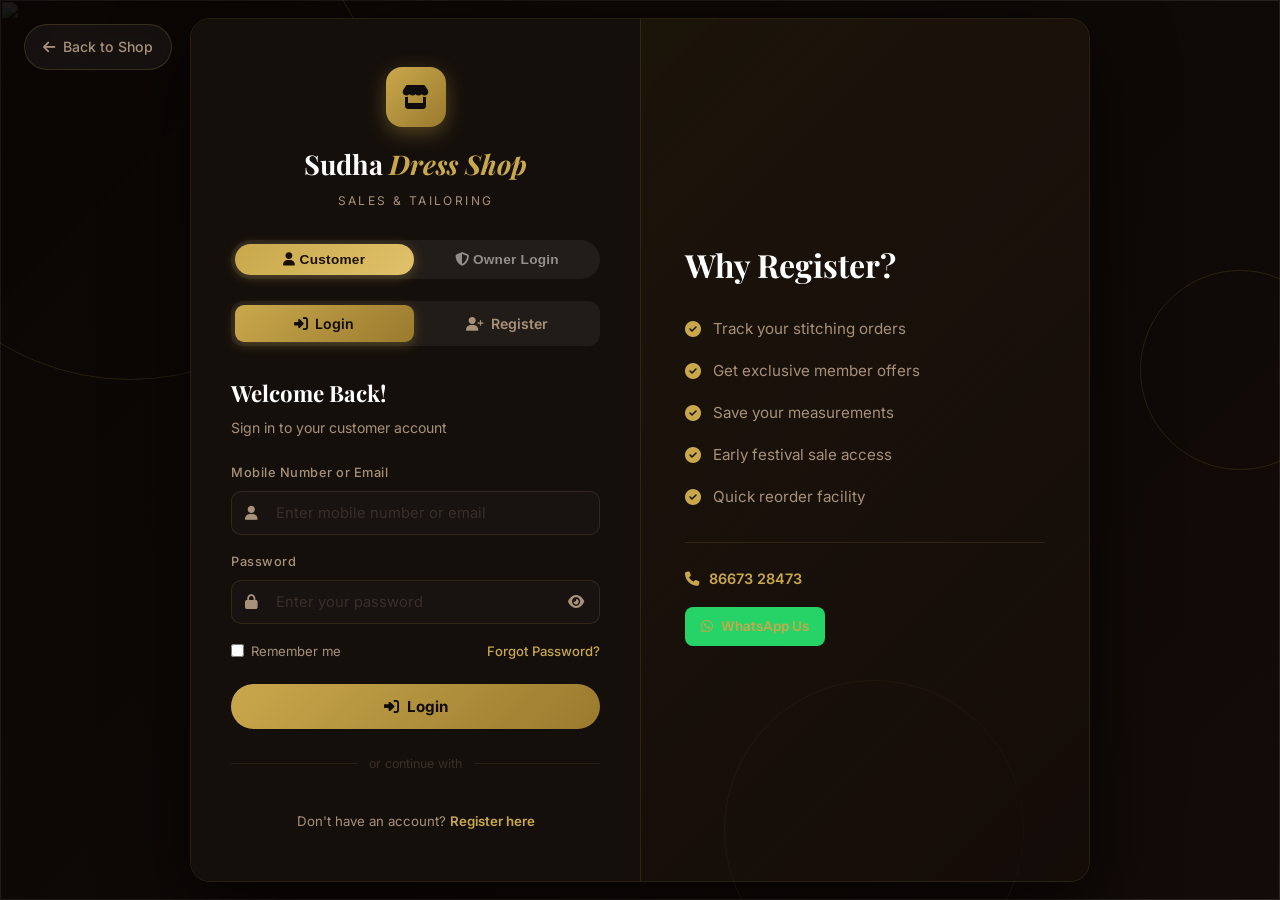
==== commit f5bdea0f: "Add files via upload" ====
--- a/login.html
+++ b/login.html
@@ -14,6 +14,8 @@
   <link rel="stylesheet" href="https://cdnjs.cloudflare.com/ajax/libs/font-awesome/6.5.0/css/all.min.css" />
   <link rel="stylesheet" href="style.css" />
   <link rel="stylesheet" href="login.css" />
+  <!-- Google Identity Services SDK -->
+  <script src="https://accounts.google.com/gsi/client" async defer></script>
   <style>
     /* ── Forgot Password Modal ── */
     .forgot-modal-overlay {
@@ -315,7 +317,7 @@
       <p>Please provide your WhatsApp number so you can track your current and future orders.</p>
       <div class="input-wrap">
         <i class="fas fa-mobile-alt input-icon"></i>
-        <input type="tel" id="google-phone" placeholder="e.g. 919876543210" required />
+        <input type="tel" id="google-phone" placeholder="e.g. 1234567890" required />
       </div>
       <div class="forgot-modal-btns">
         <button class="btn-send-reset" onclick="saveGooglePhoneNumber()">
@@ -417,9 +419,10 @@
 
           <div class="auth-divider"><span>or continue with</span></div>
           <div class="social-auth">
-            <button type="button" class="btn-social google" id="btn-google-login" onclick="handleGoogleLogin()">
-              <i class="fab fa-google"></i> Sign in with Google
-            </button>
+            <!-- Official Google Button Container -->
+            <div id="google-btn-customer"
+              style="width: 100%; display: flex; justify-content: center; margin-bottom: 10px;"></div>
+
           </div>
 
           <p class="switch-prompt">
@@ -541,9 +544,13 @@
 
           <div class="auth-divider"><span>or access via</span></div>
           <div class="social-auth">
-            <button type="button" class="btn-social google" id="btn-google-admin" onclick="handleGoogleLogin('admin')">
-              <i class="fab fa-google"></i> Owner Sign-in with Google
-            </button>
+            <!-- Official Google Button Container for Admin -->
+            <div id="google-btn-admin"
+              style="width: 100%; display: flex; justify-content: center; margin-bottom: 10px;"></div>
+
+
+
+
           </div>
 
           <div class="auth-error" id="admin-error"></div>
@@ -577,6 +584,23 @@
 
   </div><!-- /.login-wrapper -->
 
+  <!-- Google Profile Sync Modal -->
+  <div class="forgot-modal-overlay" id="google-profile-modal">
+    <div class="forgot-modal">
+      <h3><i class="fab fa-whatsapp"></i> Link Mobile Number</h3>
+      <p>Sync your Google Email with your WhatsApp number for order tracking.</p>
+      <div class="input-wrap">
+        <i class="fas fa-phone input-icon"
+          style="position: absolute; left: 1rem; top: 50%; transform: translateY(-50%); color: var(--gold);"></i>
+        <input type="tel" id="google-phone" placeholder="Your WhatsApp Mobile Number"
+          style="padding-left: 2.8rem; width: 100%;" required />
+      </div>
+      <button class="btn-auth" onclick="saveGooglePhoneNumber()" style="margin-top: 1.5rem; width: 100%;">
+        <i class="fas fa-link"></i> Link & Sync Account
+      </button>
+    </div>
+  </div>
+
   <!-- Firebase SDK (compat) -->
   <script src="https://www.gstatic.com/firebasejs/10.8.0/firebase-app-compat.js"></script>
   <script src="https://www.gstatic.com/firebasejs/10.8.0/firebase-auth-compat.js"></script>
